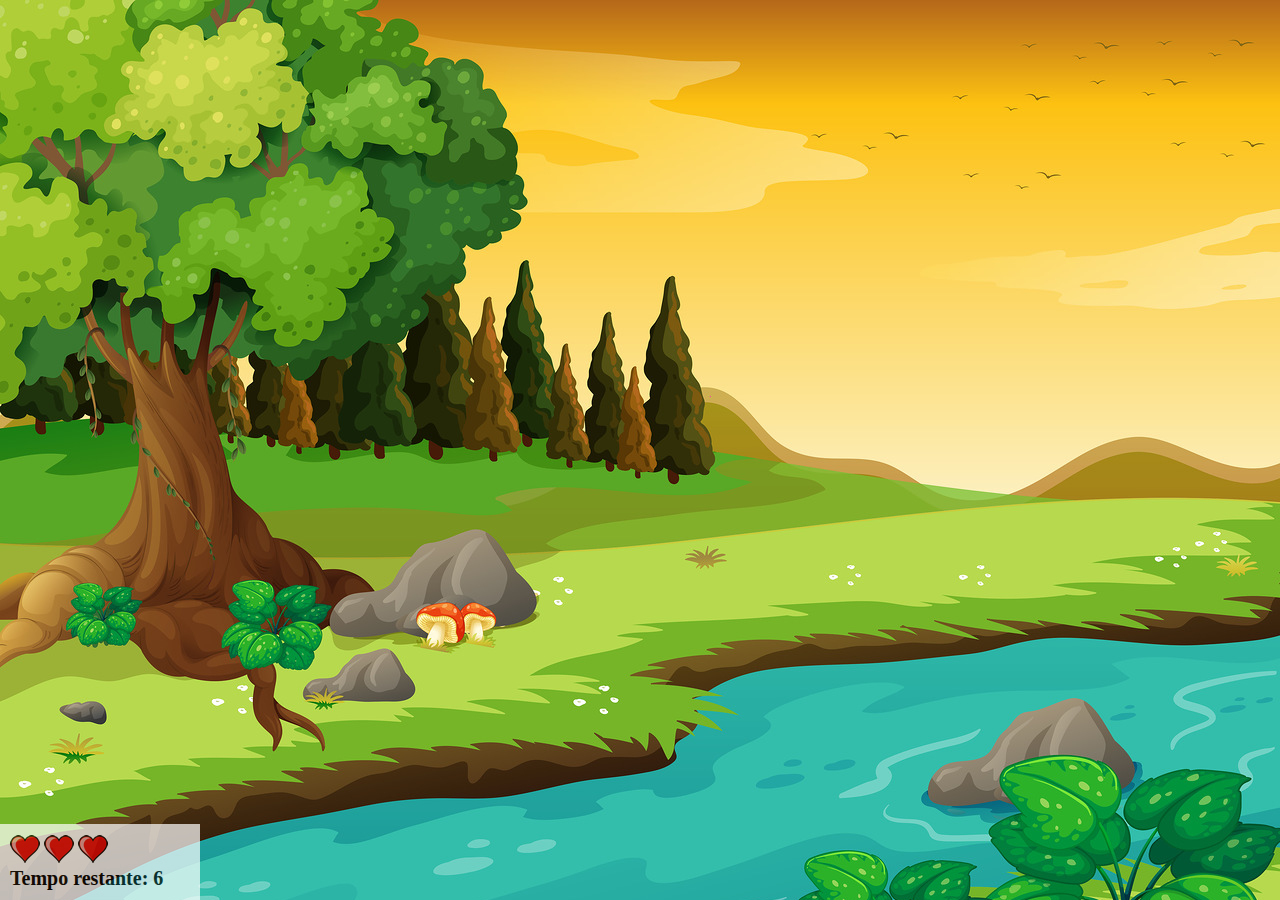
==== app.html @ abbd033d "teste" ====
<!DOCTYPE html>
<html lang="pt-br">
  <head>
    <meta charset="UTF-8" />
    <meta http-equiv="X-UA-Compatible" content="IE=edge" />
    <meta name="viewport" content="width=device-width, initial-scale=1.0" />
    <title>Mata Mosquito</title>
    <link
      rel="shortcut icon"
      href="/src/image/favicon.ico"
      type="image/x-icon"
    />
    <link />
    <link rel="stylesheet" href="style.css" />
  </head>

  <body onresize="ajustaTamanhoPalcoJogo()">
    <div class="painel">
      <div class="vidas">
        <img id="v1" src="/src/image/coracao_cheio.png" alt="" />
        <img id="v2" src="/src/image/coracao_cheio.png" alt="" />
        <img id="v3" src="/src/image/coracao_cheio.png" alt="" />
      </div>

      <div class="cronometro">
        Tempo restante: <span id="cronometro"></span>
      </div>
    </div>
  </body>

  <script src="game.js"></script>
</html>
---- style.css ----
html{
  cursor: url(/src/image/mata_mosca.png) 30 30, auto;
}

body {
  background-image: url(/src/image/bg.jpg);
  background-size: cover;
  background-repeat: no-repeat;
}



.mosquito{
  width: 50px;
  height: 50px;
}

.mosquito1{
  width: 70px;
  height: 70px;
}

.mosquito2{
  width: 90px;
  height: 90px;
}

.ladoA {
  transform: scaleX(1);
}

.ladoB{
  transform: scaleX(-1);
  
}

.painel {
  position: absolute;
  width: 180px;
  padding: 10px;
  left: 0px;
  bottom: 0px;
  border-top: solid 1px #fff;
  background-color: #fff;
  opacity: 0.7;
}

.vidas {
  float: left;
}

.cronometro {
  float: left;
  font-size: 20px;
  font-weight: bold;
}
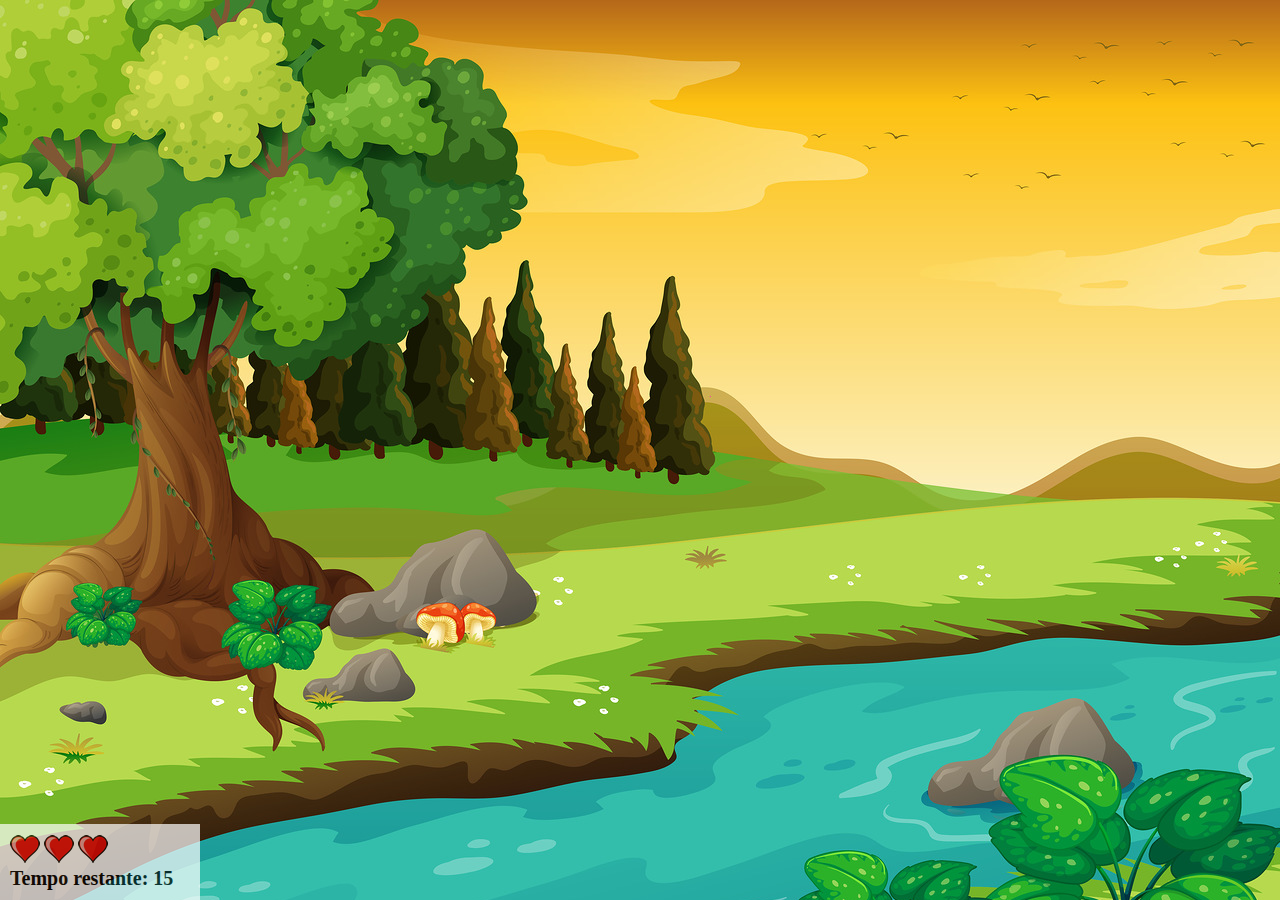
==== commit f1d092a2: "Update app.html" ====
--- a/app.html
+++ b/app.html
@@ -7,7 +7,7 @@
     <title>Mata Mosquito</title>
     <link
       rel="shortcut icon"
-      href="/src/image/favicon.ico"
+      href="./src/image/favicon.ico"
       type="image/x-icon"
     />
     <link />
@@ -17,9 +17,9 @@
   <body onresize="ajustaTamanhoPalcoJogo()">
     <div class="painel">
       <div class="vidas">
-        <img id="v1" src="/src/image/coracao_cheio.png" alt="" />
-        <img id="v2" src="/src/image/coracao_cheio.png" alt="" />
-        <img id="v3" src="/src/image/coracao_cheio.png" alt="" />
+        <img id="v1" src="./src/image/coracao_cheio.png" alt="" />
+        <img id="v2" src="./src/image/coracao_cheio.png" alt="" />
+        <img id="v3" src="./src/image/coracao_cheio.png" alt="" />
       </div>
 
       <div class="cronometro">
--- a/style.css
+++ b/style.css
@@ -1,9 +1,9 @@
 html{
-  cursor: url(/src/image/mata_mosca.png) 30 30, auto;
+  cursor: url(./src/image/mata_mosca.png) 30 30, auto;
 }
 
 body {
-  background-image: url(/src/image/bg.jpg);
+  background-image: url(./src/image/bg.jpg);
   background-size: cover;
   background-repeat: no-repeat;
 }
@@ -53,4 +53,4 @@
   float: left;
   font-size: 20px;
   font-weight: bold;
-}+}
